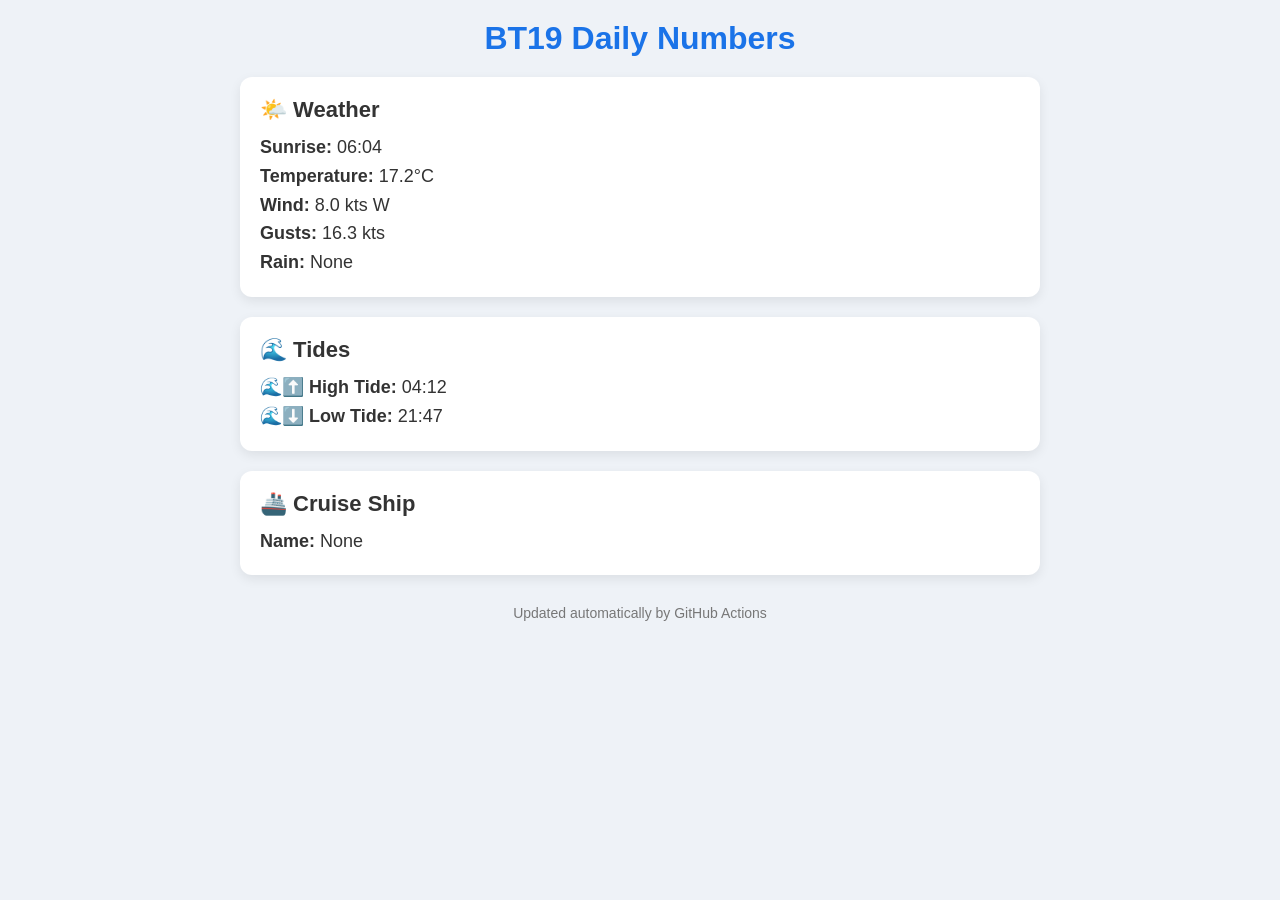
==== docs/index.html @ fb742365 "Update daily summary [skip ci]" ====
<html>
    <head>
        <title>BT19 Daily Numbers</title>
        <meta charset="UTF-8">
        <meta name="viewport" content="width=device-width, initial-scale=1">
        <style>
            body {
                font-family: -apple-system, BlinkMacSystemFont, "Segoe UI", Roboto, Arial, sans-serif;
                margin: 0;
                padding: 20px;
                background: #eef2f7;
                color: #333;
            }

            .container {
                max-width: 800px;
                margin: auto;
            }

            h1 {
                text-align: center;
                font-size: 32px;
                margin-bottom: 20px;
                color: #1a73e8;
            }

            .card {
                background: white;
                padding: 20px;
                margin-bottom: 20px;
                border-radius: 12px;
                box-shadow: 0 4px 12px rgba(0,0,0,0.08);
            }

            .card-title {
                font-size: 22px;
                margin-bottom: 10px;
                font-weight: 600;
            }

            .card-body {
                font-size: 18px;
                line-height: 1.6;
            }

            .summary {
                background: #fff8e1;
                border-left: 6px solid #f4c430;
                padding: 20px;
                border-radius: 10px;
                margin-bottom: 25px;
                font-size: 18px;
            }

            footer {
                text-align: center;
                margin-top: 30px;
                font-size: 14px;
                color: #777;
            }
        </style>
    </head>
    <body>
        <div class="container">

            <h1>BT19 Daily Numbers</h1>


            
            <div class="card">
                <div class="card-title">🌤️ Weather</div>
                <div class="card-body">
                    <div><strong>Sunrise:</strong> 06:04</div>
                    <div><strong>Temperature:</strong> 17.2°C</div>
                    <div><strong>Wind:</strong> 8.0 kts W</div>
                    <div><strong>Gusts:</strong> 16.3 kts</div>
                    <div><strong>Rain:</strong> None</div>
                </div>
            </div>
        
            <div class="card"><div class="card-title">🌊 Tides</div><div class="card-body"><div>🌊⬆️ <strong>High Tide:</strong> 04:12</div><div>🌊⬇️ <strong>Low Tide:</strong> 21:47</div></div></div>
            
            <div class="card">
                <div class="card-title">🚢 Cruise Ship</div>
                <div class="card-body">
                    <div><strong>Name:</strong> None</div>
                </div>
            </div>
        

            <footer>Updated automatically by GitHub Actions</footer>
        </div>
    </body>
    </html>
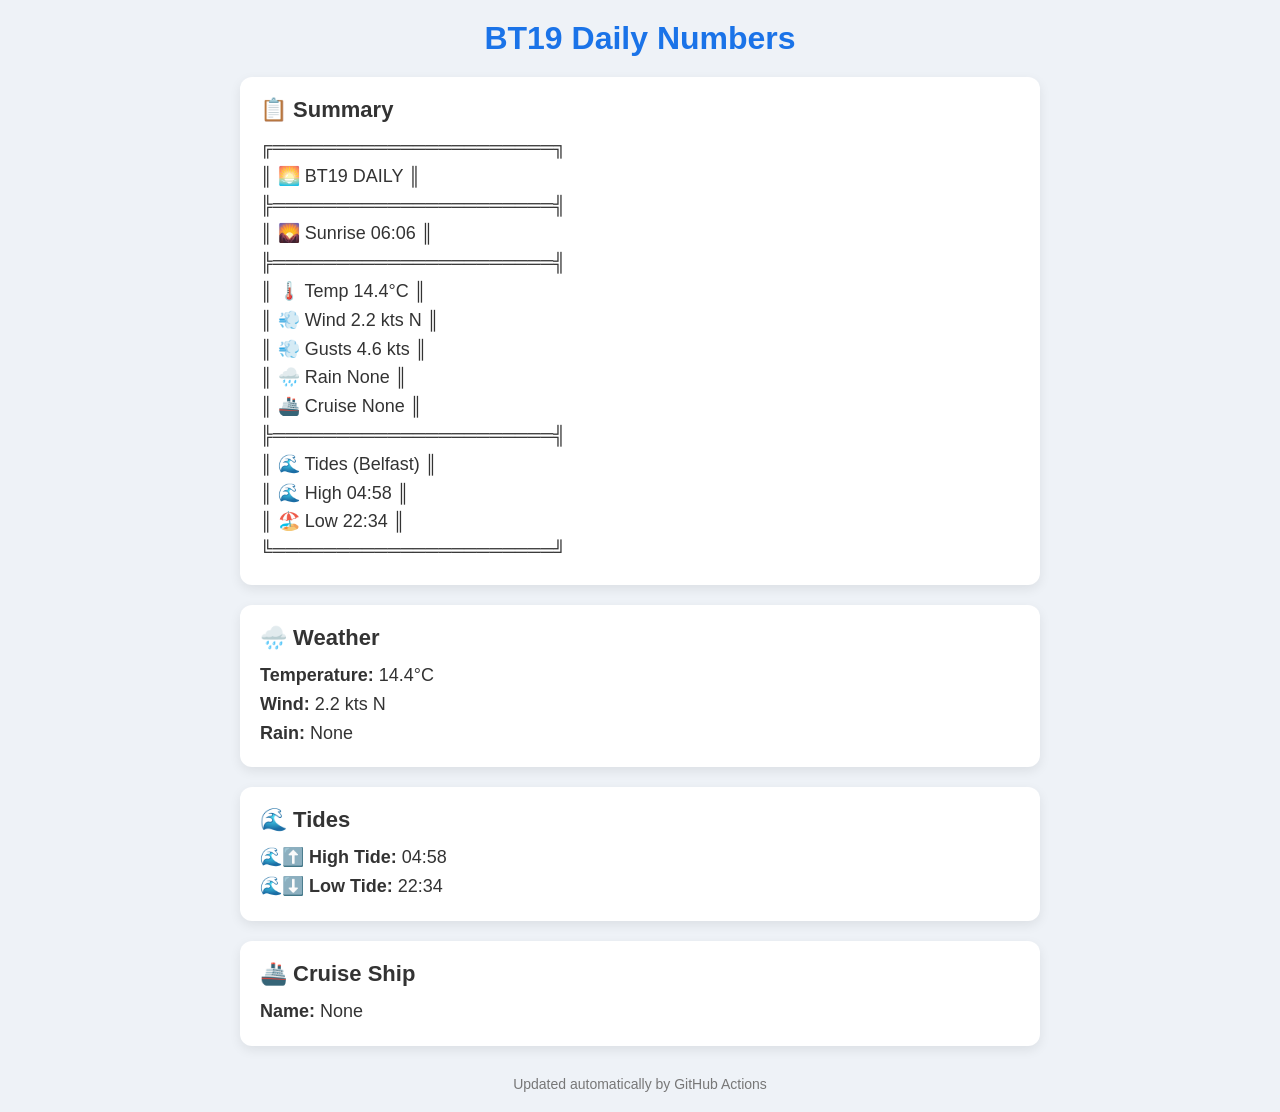
==== commit 10b26446: "Update daily summary [skip ci]" ====
--- a/docs/index.html
+++ b/docs/index.html
@@ -44,13 +44,12 @@
                 line-height: 1.6;
             }
 
-            .summary {
-                background: #fff8e1;
-                border-left: 6px solid #f4c430;
-                padding: 20px;
-                border-radius: 10px;
-                margin-bottom: 25px;
-                font-size: 18px;
+            .temp-badge {
+                background: #1a73e8;
+                color: white;
+                padding: 4px 10px;
+                border-radius: 8px;
+                font-weight: 600;
             }
 
             footer {
@@ -66,20 +65,22 @@
 
             <h1>BT19 Daily Numbers</h1>
 
+            <div class="card">
+                <div class="card-title">📋 Summary</div>
+                <div class="card-body">╔══════════════════════╗<br>║ 🌅  BT19 DAILY        ║<br>╠══════════════════════╣<br>║ 🌄 Sunrise   06:06    ║<br>╠══════════════════════╣<br>║ 🌡️  Temp     14.4°C  ║<br>║ 💨 Wind     2.2 kts N ║<br>║ 💨 Gusts    4.6 kts   ║<br>║ 🌧️  Rain     None    ║<br>║ 🚢 Cruise   None      ║<br>╠══════════════════════╣<br>║ 🌊 Tides (Belfast)    ║<br>║ 🌊  High  04:58       ║<br>║ 🏖️  Low   22:34      ║<br>╚══════════════════════╝</div>
+            </div>
 
             
             <div class="card">
-                <div class="card-title">🌤️ Weather</div>
+                <div class="card-title">🌧️ Weather</div>
                 <div class="card-body">
-                    <div><strong>Sunrise:</strong> 06:04</div>
-                    <div><strong>Temperature:</strong> 17.2°C</div>
-                    <div><strong>Wind:</strong> 8.0 kts W</div>
-                    <div><strong>Gusts:</strong> 16.3 kts</div>
+                    <div><strong>Temperature:</strong> 14.4°C</div>
+                    <div><strong>Wind:</strong> 2.2 kts N</div>
                     <div><strong>Rain:</strong> None</div>
                 </div>
             </div>
         
-            <div class="card"><div class="card-title">🌊 Tides</div><div class="card-body"><div>🌊⬆️ <strong>High Tide:</strong> 04:12</div><div>🌊⬇️ <strong>Low Tide:</strong> 21:47</div></div></div>
+            <div class="card"><div class="card-title">🌊 Tides</div><div class="card-body"><div>🌊⬆️ <strong>High Tide:</strong> 04:58</div><div>🌊⬇️ <strong>Low Tide:</strong> 22:34</div></div></div>
             
             <div class="card">
                 <div class="card-title">🚢 Cruise Ship</div>
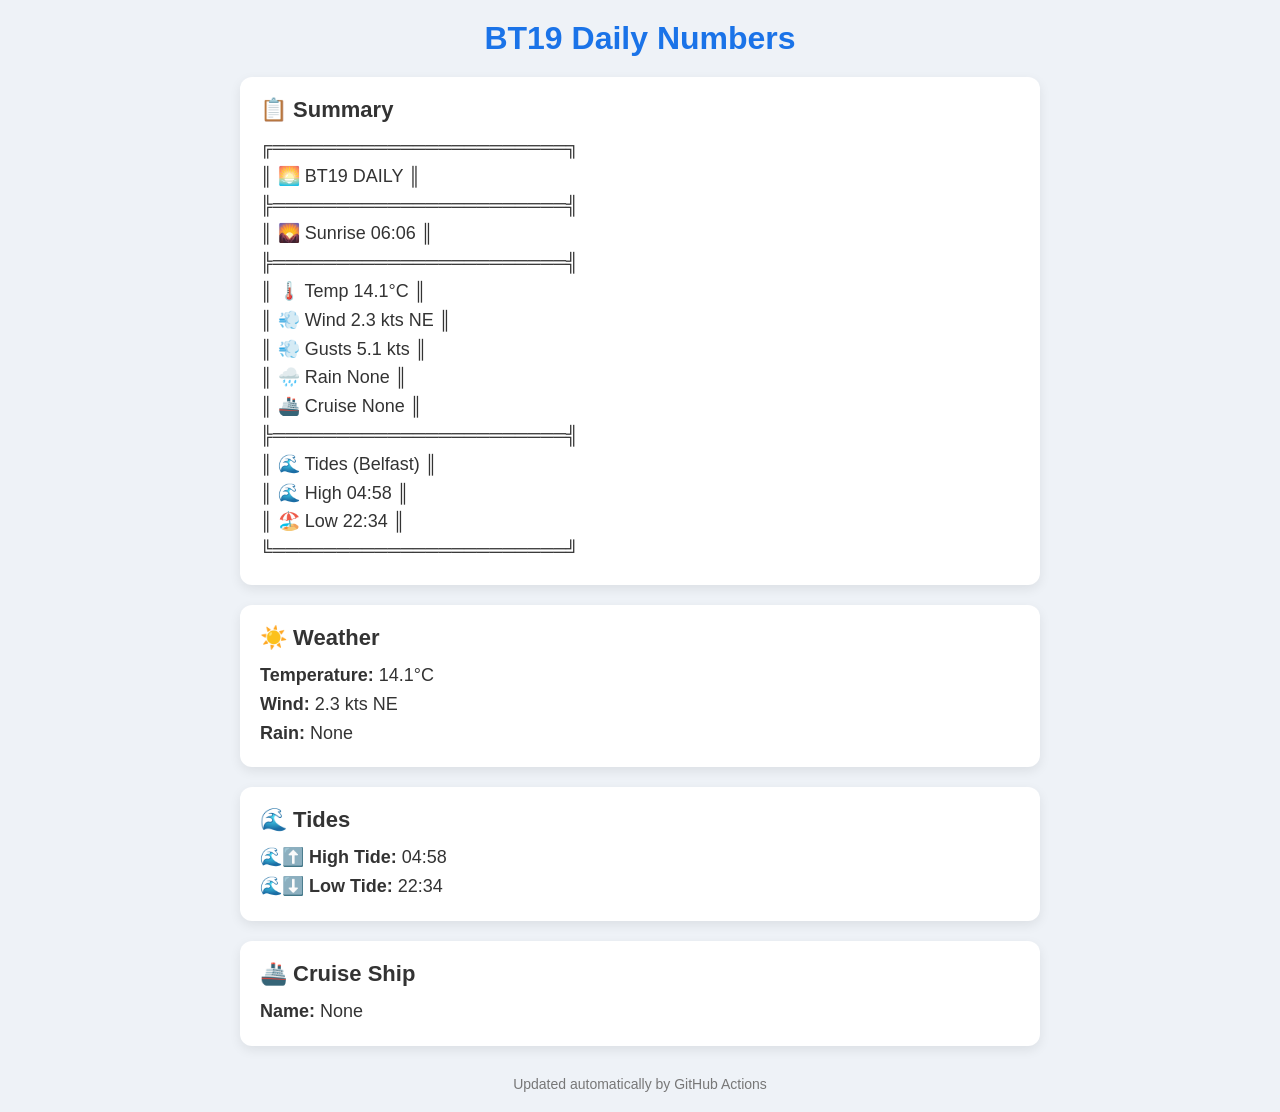
==== commit 3cc1fe04: "Update daily summary [skip ci]" ====
--- a/docs/index.html
+++ b/docs/index.html
@@ -67,15 +67,15 @@
 
             <div class="card">
                 <div class="card-title">📋 Summary</div>
-                <div class="card-body">╔══════════════════════╗<br>║ 🌅  BT19 DAILY        ║<br>╠══════════════════════╣<br>║ 🌄 Sunrise   06:06    ║<br>╠══════════════════════╣<br>║ 🌡️  Temp     14.4°C  ║<br>║ 💨 Wind     2.2 kts N ║<br>║ 💨 Gusts    4.6 kts   ║<br>║ 🌧️  Rain     None    ║<br>║ 🚢 Cruise   None      ║<br>╠══════════════════════╣<br>║ 🌊 Tides (Belfast)    ║<br>║ 🌊  High  04:58       ║<br>║ 🏖️  Low   22:34      ║<br>╚══════════════════════╝</div>
+                <div class="card-body">╔═══════════════════════╗<br>║ 🌅  BT19 DAILY         ║<br>╠═══════════════════════╣<br>║ 🌄 Sunrise   06:06     ║<br>╠═══════════════════════╣<br>║ 🌡️  Temp     14.1°C   ║<br>║ 💨 Wind     2.3 kts NE ║<br>║ 💨 Gusts    5.1 kts    ║<br>║ 🌧️  Rain     None     ║<br>║ 🚢 Cruise   None       ║<br>╠═══════════════════════╣<br>║ 🌊 Tides (Belfast)     ║<br>║ 🌊  High  04:58        ║<br>║ 🏖️  Low   22:34       ║<br>╚═══════════════════════╝</div>
             </div>
 
             
             <div class="card">
-                <div class="card-title">🌧️ Weather</div>
+                <div class="card-title">☀️ Weather</div>
                 <div class="card-body">
-                    <div><strong>Temperature:</strong> 14.4°C</div>
-                    <div><strong>Wind:</strong> 2.2 kts N</div>
+                    <div><strong>Temperature:</strong> 14.1°C</div>
+                    <div><strong>Wind:</strong> 2.3 kts NE</div>
                     <div><strong>Rain:</strong> None</div>
                 </div>
             </div>
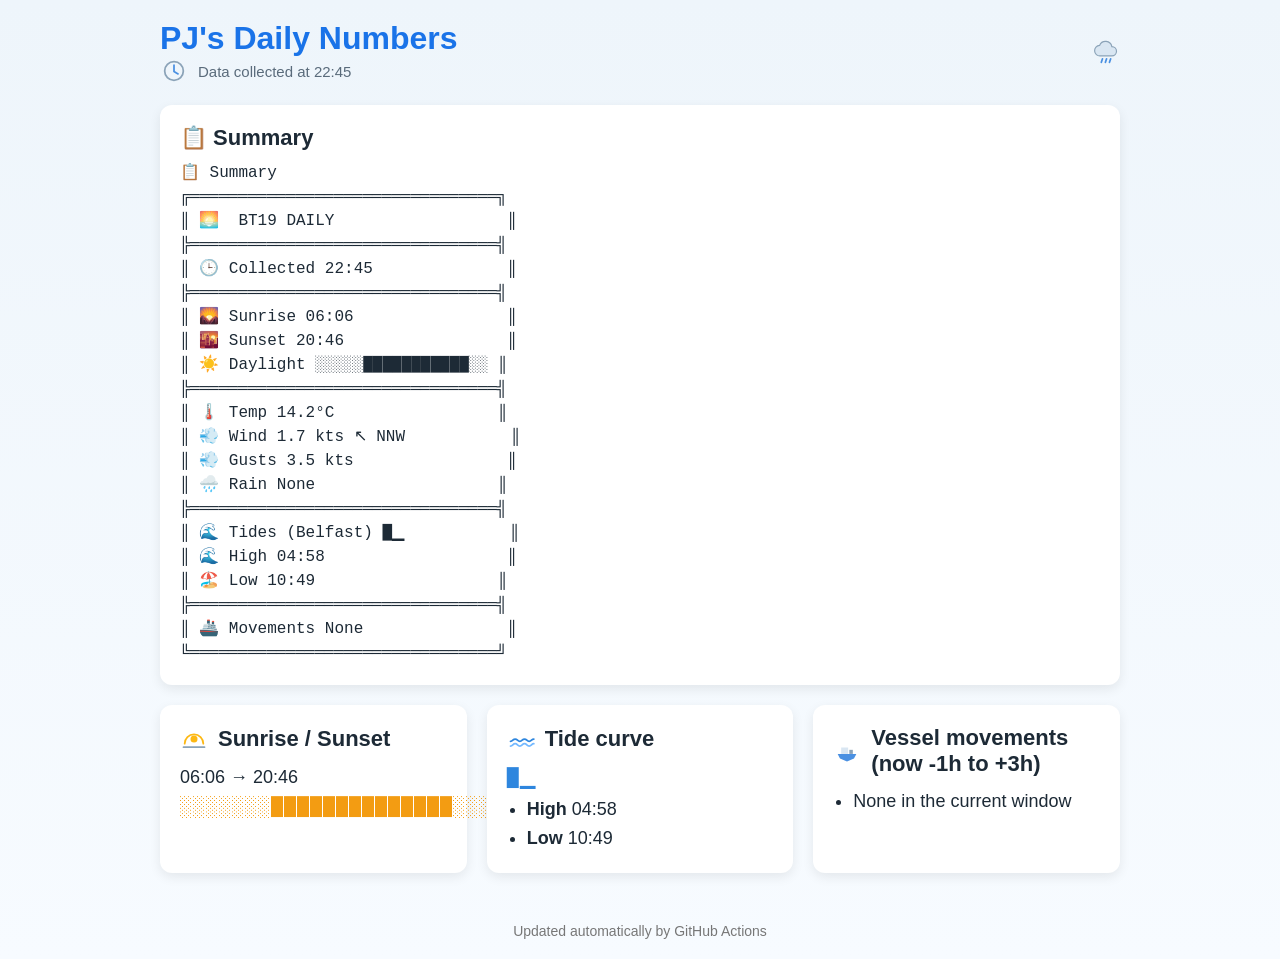
==== commit c355057c: "Update daily summary [skip ci]" ====
--- a/docs/index.html
+++ b/docs/index.html
@@ -1,7 +1,7 @@
 
     <html>
     <head>
-        <title>BT19 Daily Numbers</title>
+        <title>PJ's Daily Numbers</title>
         <meta charset="UTF-8">
         <meta name="viewport" content="width=device-width, initial-scale=1">
         <style>
@@ -9,19 +9,26 @@
                 font-family: -apple-system, BlinkMacSystemFont, "Segoe UI", Roboto, Arial, sans-serif;
                 margin: 0;
                 padding: 20px;
-                background: #eef2f7;
-                color: #333;
+                background: linear-gradient(180deg, #eef5fb 0%, #f7fbff 100%);
+                color: #1d2a36;
             }
 
             .container {
-                max-width: 800px;
+                max-width: 960px;
                 margin: auto;
             }
 
+            .hero {
+                display: flex;
+                align-items: center;
+                justify-content: space-between;
+                gap: 16px;
+                margin-bottom: 20px;
+            }
+
             h1 {
-                text-align: center;
+                margin: 0;
                 font-size: 32px;
-                margin-bottom: 20px;
                 color: #1a73e8;
             }
 
@@ -33,7 +40,27 @@
                 box-shadow: 0 4px 12px rgba(0,0,0,0.08);
             }
 
+            .summary-box {
+                margin: 0;
+                white-space: pre-wrap;
+                overflow-x: auto;
+                font-family: ui-monospace, SFMono-Regular, Menlo, Consolas, "Liberation Mono", monospace;
+                font-size: 16px;
+                line-height: 1.5;
+            }
+
+            .meta {
+                display: flex;
+                align-items: center;
+                gap: 10px;
+                color: #5a6b7b;
+                font-size: 15px;
+            }
+
             .card-title {
+                display: flex;
+                align-items: center;
+                gap: 10px;
                 font-size: 22px;
                 margin-bottom: 10px;
                 font-weight: 600;
@@ -44,12 +71,38 @@
                 line-height: 1.6;
             }
 
-            .temp-badge {
-                background: #1a73e8;
-                color: white;
-                padding: 4px 10px;
-                border-radius: 8px;
-                font-weight: 600;
+            .grid {
+                display: grid;
+                grid-template-columns: repeat(auto-fit, minmax(260px, 1fr));
+                gap: 20px;
+            }
+
+            .icon {
+                width: 28px;
+                height: 28px;
+                flex: 0 0 28px;
+            }
+
+            .icon svg {
+                width: 100%;
+                height: 100%;
+                display: block;
+            }
+
+            .daylight-bar {
+                font-family: ui-monospace, SFMono-Regular, Menlo, Consolas, "Liberation Mono", monospace;
+                font-size: 20px;
+                letter-spacing: 1px;
+                color: #f39c12;
+            }
+
+            ul {
+                margin: 0;
+                padding-left: 20px;
+            }
+
+            .muted {
+                color: #6b7b8c;
             }
 
             footer {
@@ -62,33 +115,64 @@
     </head>
     <body>
         <div class="container">
-
-            <h1>BT19 Daily Numbers</h1>
+            <div class="hero">
+                <div>
+                    <h1>PJ's Daily Numbers</h1>
+                    <div class="meta">
+                        <span class="icon"><svg viewBox="0 0 48 48" aria-hidden="true"><circle cx="24" cy="24" r="16" fill="none" stroke="#8BA3B8" stroke-width="3"/><path d="M24 14v11l7 4" fill="none" stroke="#4A90E2" stroke-linecap="round" stroke-width="3"/></svg></span>
+                        <span>Data collected at 22:45</span>
+                    </div>
+                </div>
+                <div class="icon" style="width:56px;height:56px;"><svg viewBox="0 0 48 48" aria-hidden="true"><path d="M14 29h20a8 8 0 0 0 0-16 11 11 0 0 0-21-2 8 8 0 0 0 1 18Z" fill="#D9E6F2" stroke="#8BA3B8" stroke-width="2"/><g stroke="#4A90E2" stroke-linecap="round" stroke-width="3"><path d="M18 34l-2 6"/><path d="M25 34l-2 6"/><path d="M32 34l-2 6"/></g></svg></div>
+            </div>
 
             <div class="card">
                 <div class="card-title">📋 Summary</div>
-                <div class="card-body">╔═══════════════════════╗<br>║ 🌅  BT19 DAILY         ║<br>╠═══════════════════════╣<br>║ 🌄 Sunrise   06:06     ║<br>╠═══════════════════════╣<br>║ 🌡️  Temp     14.1°C   ║<br>║ 💨 Wind     2.3 kts NE ║<br>║ 💨 Gusts    5.1 kts    ║<br>║ 🌧️  Rain     None     ║<br>║ 🚢 Cruise   None       ║<br>╠═══════════════════════╣<br>║ 🌊 Tides (Belfast)     ║<br>║ 🌊  High  04:58        ║<br>║ 🏖️  Low   22:34       ║<br>╚═══════════════════════╝</div>
+                <pre class="summary-box">📋 Summary
+╔════════════════════════════════╗
+║ 🌅  BT19 DAILY                  ║
+╠════════════════════════════════╣
+║ 🕒 Collected 22:45              ║
+╠════════════════════════════════╣
+║ 🌄 Sunrise 06:06                ║
+║ 🌇 Sunset 20:46                 ║
+║ ☀️ Daylight ░░░░░███████████░░ ║
+╠════════════════════════════════╣
+║ 🌡️ Temp 14.2°C                 ║
+║ 💨 Wind 1.7 kts ↖ NNW           ║
+║ 💨 Gusts 3.5 kts                ║
+║ 🌧️ Rain None                   ║
+╠════════════════════════════════╣
+║ 🌊 Tides (Belfast) █▁           ║
+║ 🌊 High 04:58                   ║
+║ 🏖️ Low 10:49                   ║
+╠════════════════════════════════╣
+║ 🚢 Movements None               ║
+╚════════════════════════════════╝</pre>
             </div>
 
-            
-            <div class="card">
-                <div class="card-title">☀️ Weather</div>
-                <div class="card-body">
-                    <div><strong>Temperature:</strong> 14.1°C</div>
-                    <div><strong>Wind:</strong> 2.3 kts NE</div>
-                    <div><strong>Rain:</strong> None</div>
+            <div class="grid">
+                <div class="card">
+                    <div class="card-title"><span class="icon"><svg viewBox="0 0 48 48" aria-hidden="true"><path d="M8 32a16 16 0 0 1 32 0" fill="none" stroke="#FDB813" stroke-width="3" stroke-linecap="round"/><circle cx="24" cy="24" r="6" fill="#FDB813"/><path d="M6 38h36" stroke="#8BA3B8" stroke-width="3" stroke-linecap="round"/></svg></span><span>Sunrise / Sunset</span></div>
+                    <div class="card-body">
+                        <div>06:06 → 20:46</div>
+                        <div class="daylight-bar">░░░░░░░██████████████░░░</div>
+                    </div>
+                </div>
+                <div class="card">
+                    <div class="card-title"><span class="icon"><svg viewBox="0 0 48 48" aria-hidden="true"><path d="M6 28c4 0 4-4 8-4s4 4 8 4 4-4 8-4 4 4 8 4 4-4 8-4" fill="none" stroke="#2E86DE" stroke-width="3" stroke-linecap="round"/><path d="M6 36c4 0 4-4 8-4s4 4 8 4 4-4 8-4 4 4 8 4 4-4 8-4" fill="none" stroke="#74B9FF" stroke-width="3" stroke-linecap="round"/></svg></span><span>Tide curve</span></div>
+                    <div class="card-body">
+                        <div class="daylight-bar" style="color:#2e86de;">█▁</div>
+                        <ul><li><strong>High</strong> 04:58</li><li><strong>Low</strong> 10:49</li></ul>
+                    </div>
+                </div>
+                <div class="card">
+                    <div class="card-title"><span class="icon"><svg viewBox="0 0 48 48" aria-hidden="true"><path d="M8 29h32l-4 8-12 5-12-5-4-8Z" fill="#4A90E2"/><path d="M14 18h12v11H14Z" fill="#D9E6F2"/><path d="M28 22h6v7h-6Z" fill="#8BA3B8"/></svg></span><span>Vessel movements (now -1h to +3h)</span></div>
+                    <div class="card-body">
+                        <ul><li>None in the current window</li></ul>
+                    </div>
                 </div>
             </div>
-        
-            <div class="card"><div class="card-title">🌊 Tides</div><div class="card-body"><div>🌊⬆️ <strong>High Tide:</strong> 04:58</div><div>🌊⬇️ <strong>Low Tide:</strong> 22:34</div></div></div>
-            
-            <div class="card">
-                <div class="card-title">🚢 Cruise Ship</div>
-                <div class="card-body">
-                    <div><strong>Name:</strong> None</div>
-                </div>
-            </div>
-        
 
             <footer>Updated automatically by GitHub Actions</footer>
         </div>
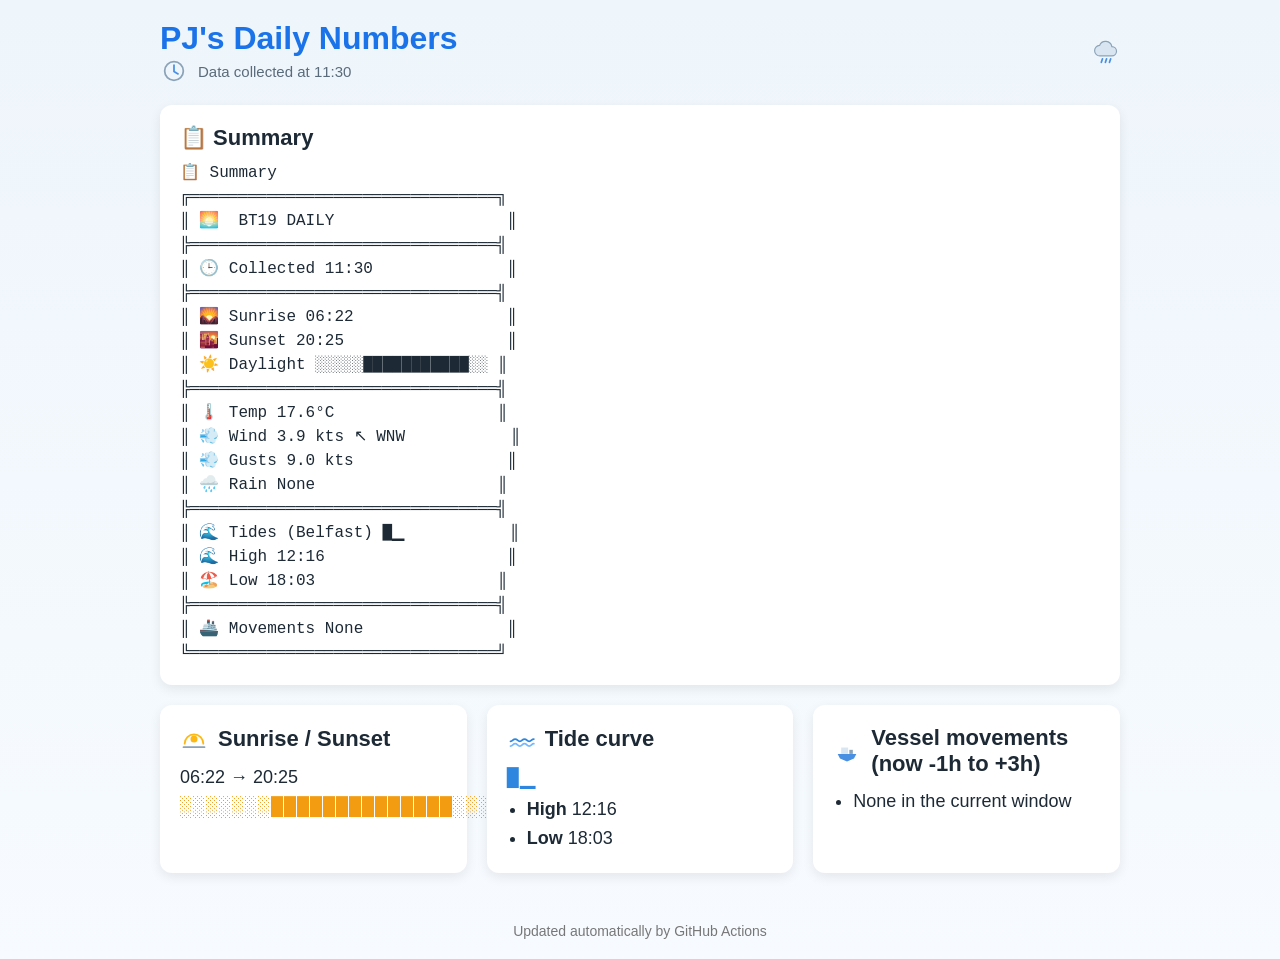
==== commit 44fcca9a: "Update daily summary [skip ci]" ====
--- a/docs/index.html
+++ b/docs/index.html
@@ -120,7 +120,7 @@
                     <h1>PJ's Daily Numbers</h1>
                     <div class="meta">
                         <span class="icon"><svg viewBox="0 0 48 48" aria-hidden="true"><circle cx="24" cy="24" r="16" fill="none" stroke="#8BA3B8" stroke-width="3"/><path d="M24 14v11l7 4" fill="none" stroke="#4A90E2" stroke-linecap="round" stroke-width="3"/></svg></span>
-                        <span>Data collected at 22:45</span>
+                        <span>Data collected at 11:30</span>
                     </div>
                 </div>
                 <div class="icon" style="width:56px;height:56px;"><svg viewBox="0 0 48 48" aria-hidden="true"><path d="M14 29h20a8 8 0 0 0 0-16 11 11 0 0 0-21-2 8 8 0 0 0 1 18Z" fill="#D9E6F2" stroke="#8BA3B8" stroke-width="2"/><g stroke="#4A90E2" stroke-linecap="round" stroke-width="3"><path d="M18 34l-2 6"/><path d="M25 34l-2 6"/><path d="M32 34l-2 6"/></g></svg></div>
@@ -132,20 +132,20 @@
 ╔════════════════════════════════╗
 ║ 🌅  BT19 DAILY                  ║
 ╠════════════════════════════════╣
-║ 🕒 Collected 22:45              ║
+║ 🕒 Collected 11:30              ║
 ╠════════════════════════════════╣
-║ 🌄 Sunrise 06:06                ║
-║ 🌇 Sunset 20:46                 ║
+║ 🌄 Sunrise 06:22                ║
+║ 🌇 Sunset 20:25                 ║
 ║ ☀️ Daylight ░░░░░███████████░░ ║
 ╠════════════════════════════════╣
-║ 🌡️ Temp 14.2°C                 ║
-║ 💨 Wind 1.7 kts ↖ NNW           ║
-║ 💨 Gusts 3.5 kts                ║
+║ 🌡️ Temp 17.6°C                 ║
+║ 💨 Wind 3.9 kts ↖ WNW           ║
+║ 💨 Gusts 9.0 kts                ║
 ║ 🌧️ Rain None                   ║
 ╠════════════════════════════════╣
 ║ 🌊 Tides (Belfast) █▁           ║
-║ 🌊 High 04:58                   ║
-║ 🏖️ Low 10:49                   ║
+║ 🌊 High 12:16                   ║
+║ 🏖️ Low 18:03                   ║
 ╠════════════════════════════════╣
 ║ 🚢 Movements None               ║
 ╚════════════════════════════════╝</pre>
@@ -155,7 +155,7 @@
                 <div class="card">
                     <div class="card-title"><span class="icon"><svg viewBox="0 0 48 48" aria-hidden="true"><path d="M8 32a16 16 0 0 1 32 0" fill="none" stroke="#FDB813" stroke-width="3" stroke-linecap="round"/><circle cx="24" cy="24" r="6" fill="#FDB813"/><path d="M6 38h36" stroke="#8BA3B8" stroke-width="3" stroke-linecap="round"/></svg></span><span>Sunrise / Sunset</span></div>
                     <div class="card-body">
-                        <div>06:06 → 20:46</div>
+                        <div>06:22 → 20:25</div>
                         <div class="daylight-bar">░░░░░░░██████████████░░░</div>
                     </div>
                 </div>
@@ -163,7 +163,7 @@
                     <div class="card-title"><span class="icon"><svg viewBox="0 0 48 48" aria-hidden="true"><path d="M6 28c4 0 4-4 8-4s4 4 8 4 4-4 8-4 4 4 8 4 4-4 8-4" fill="none" stroke="#2E86DE" stroke-width="3" stroke-linecap="round"/><path d="M6 36c4 0 4-4 8-4s4 4 8 4 4-4 8-4 4 4 8 4 4-4 8-4" fill="none" stroke="#74B9FF" stroke-width="3" stroke-linecap="round"/></svg></span><span>Tide curve</span></div>
                     <div class="card-body">
                         <div class="daylight-bar" style="color:#2e86de;">█▁</div>
-                        <ul><li><strong>High</strong> 04:58</li><li><strong>Low</strong> 10:49</li></ul>
+                        <ul><li><strong>High</strong> 12:16</li><li><strong>Low</strong> 18:03</li></ul>
                     </div>
                 </div>
                 <div class="card">
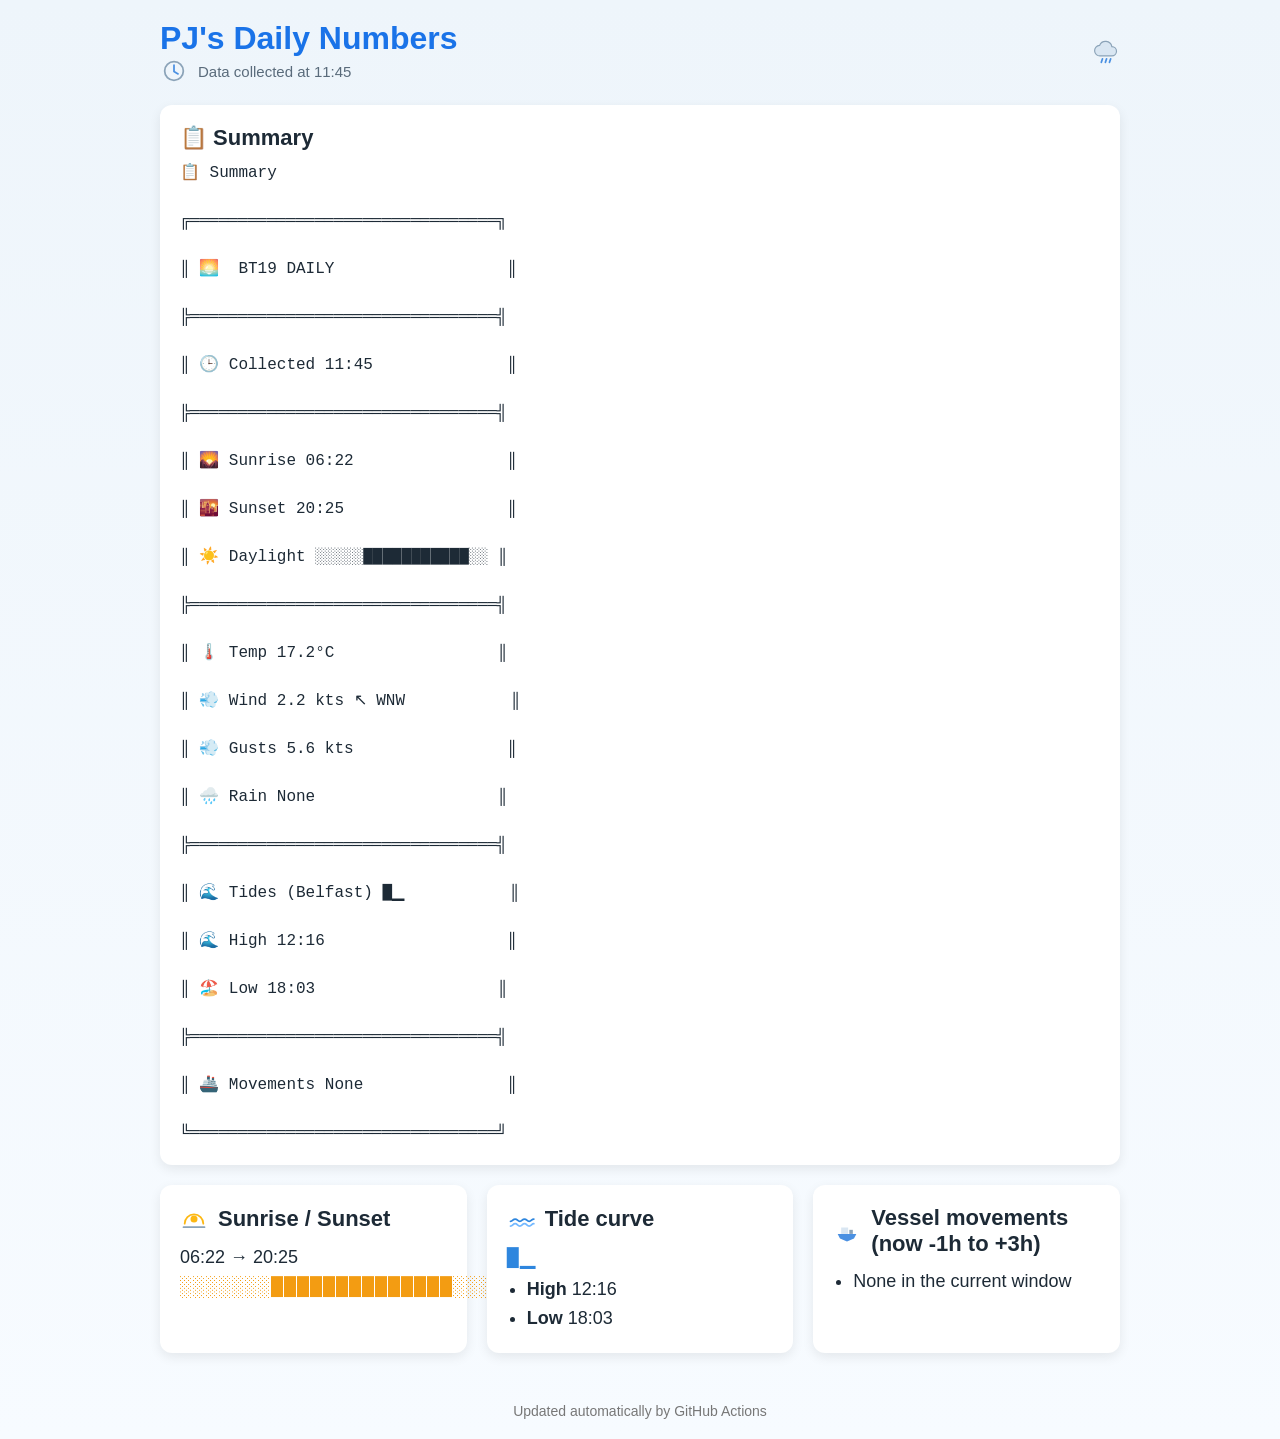
==== commit 2838daf5: "Update daily summary [skip ci]" ====
--- a/docs/index.html
+++ b/docs/index.html
@@ -120,7 +120,7 @@
                     <h1>PJ's Daily Numbers</h1>
                     <div class="meta">
                         <span class="icon"><svg viewBox="0 0 48 48" aria-hidden="true"><circle cx="24" cy="24" r="16" fill="none" stroke="#8BA3B8" stroke-width="3"/><path d="M24 14v11l7 4" fill="none" stroke="#4A90E2" stroke-linecap="round" stroke-width="3"/></svg></span>
-                        <span>Data collected at 11:30</span>
+                        <span>Data collected at 11:45</span>
                     </div>
                 </div>
                 <div class="icon" style="width:56px;height:56px;"><svg viewBox="0 0 48 48" aria-hidden="true"><path d="M14 29h20a8 8 0 0 0 0-16 11 11 0 0 0-21-2 8 8 0 0 0 1 18Z" fill="#D9E6F2" stroke="#8BA3B8" stroke-width="2"/><g stroke="#4A90E2" stroke-linecap="round" stroke-width="3"><path d="M18 34l-2 6"/><path d="M25 34l-2 6"/><path d="M32 34l-2 6"/></g></svg></div>
@@ -128,27 +128,27 @@
 
             <div class="card">
                 <div class="card-title">📋 Summary</div>
-                <pre class="summary-box">📋 Summary
-╔════════════════════════════════╗
-║ 🌅  BT19 DAILY                  ║
-╠════════════════════════════════╣
-║ 🕒 Collected 11:30              ║
-╠════════════════════════════════╣
-║ 🌄 Sunrise 06:22                ║
-║ 🌇 Sunset 20:25                 ║
-║ ☀️ Daylight ░░░░░███████████░░ ║
-╠════════════════════════════════╣
-║ 🌡️ Temp 17.6°C                 ║
-║ 💨 Wind 3.9 kts ↖ WNW           ║
-║ 💨 Gusts 9.0 kts                ║
-║ 🌧️ Rain None                   ║
-╠════════════════════════════════╣
-║ 🌊 Tides (Belfast) █▁           ║
-║ 🌊 High 12:16                   ║
-║ 🏖️ Low 18:03                   ║
-╠════════════════════════════════╣
-║ 🚢 Movements None               ║
-╚════════════════════════════════╝</pre>
+                <div class="summary-box" role="region" aria-label="Daily summary">📋 Summary<br>
+╔════════════════════════════════╗<br>
+║ 🌅  BT19 DAILY                  ║<br>
+╠════════════════════════════════╣<br>
+║ 🕒 Collected 11:45              ║<br>
+╠════════════════════════════════╣<br>
+║ 🌄 Sunrise 06:22                ║<br>
+║ 🌇 Sunset 20:25                 ║<br>
+║ ☀️ Daylight ░░░░░███████████░░ ║<br>
+╠════════════════════════════════╣<br>
+║ 🌡️ Temp 17.2°C                 ║<br>
+║ 💨 Wind 2.2 kts ↖ WNW           ║<br>
+║ 💨 Gusts 5.6 kts                ║<br>
+║ 🌧️ Rain None                   ║<br>
+╠════════════════════════════════╣<br>
+║ 🌊 Tides (Belfast) █▁           ║<br>
+║ 🌊 High 12:16                   ║<br>
+║ 🏖️ Low 18:03                   ║<br>
+╠════════════════════════════════╣<br>
+║ 🚢 Movements None               ║<br>
+╚════════════════════════════════╝</div>
             </div>
 
             <div class="grid">
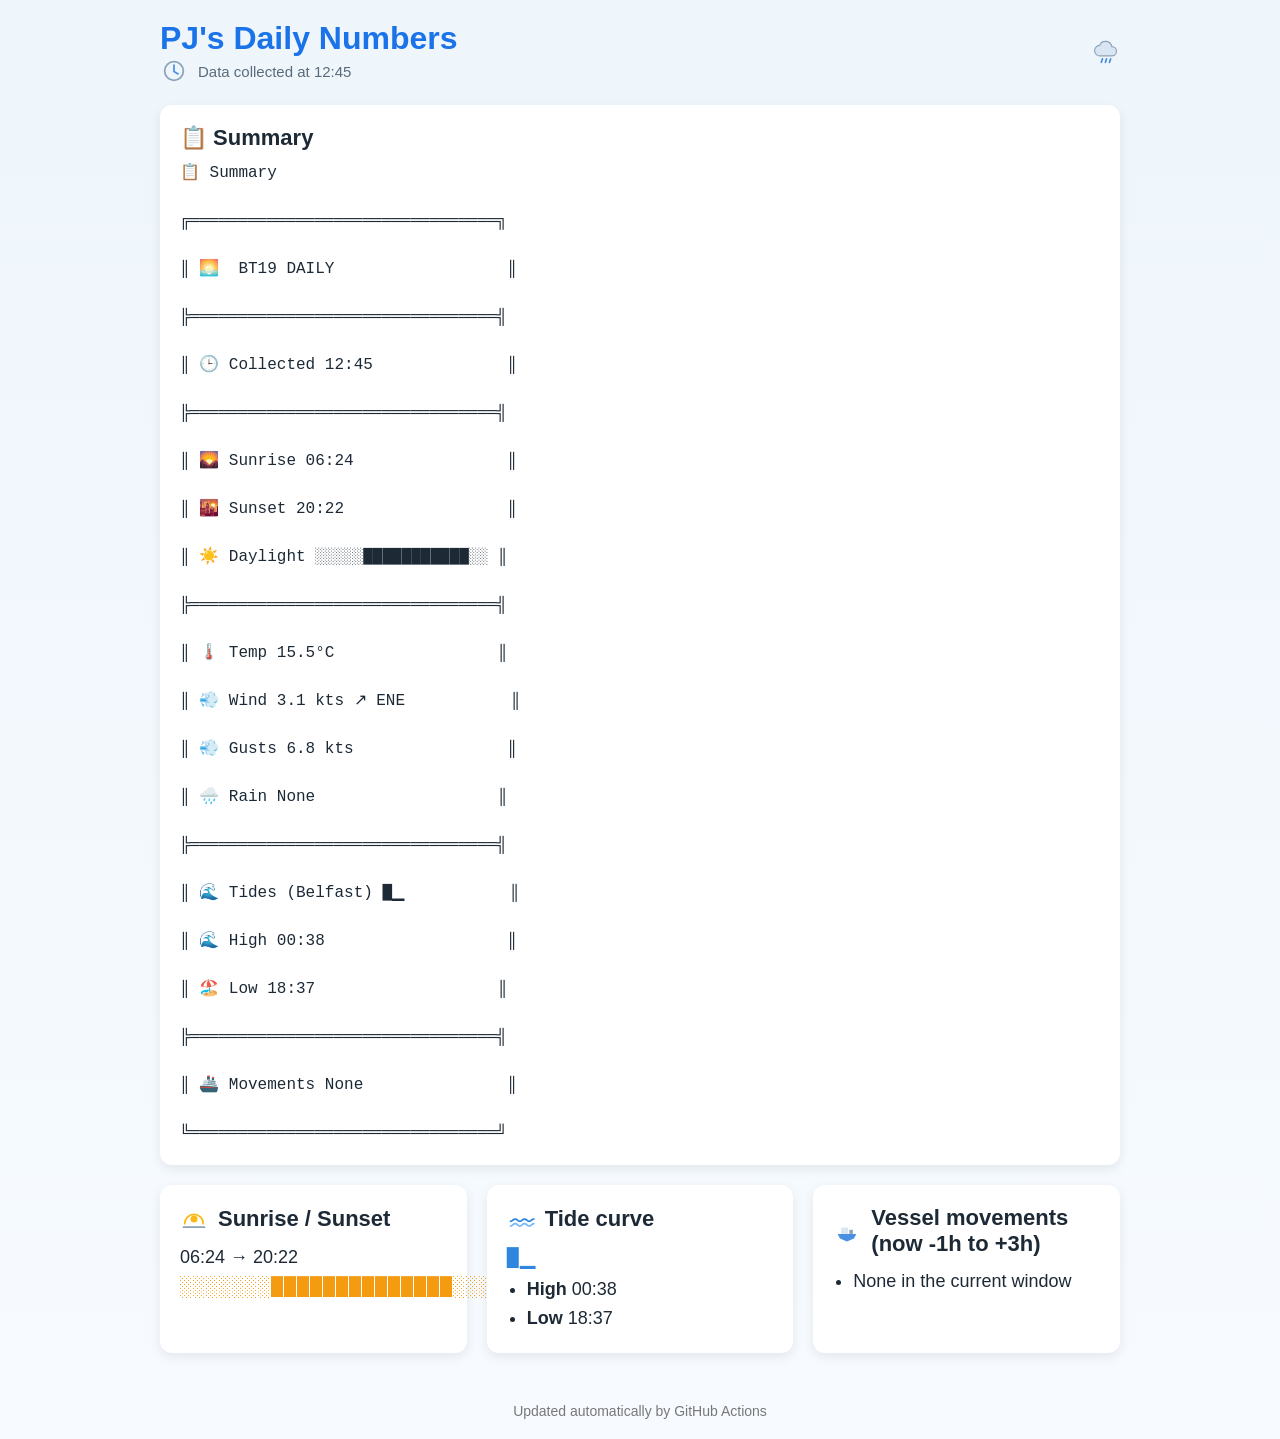
==== commit 49e3e049: "Update daily summary [skip ci]" ====
--- a/docs/index.html
+++ b/docs/index.html
@@ -120,7 +120,7 @@
                     <h1>PJ's Daily Numbers</h1>
                     <div class="meta">
                         <span class="icon"><svg viewBox="0 0 48 48" aria-hidden="true"><circle cx="24" cy="24" r="16" fill="none" stroke="#8BA3B8" stroke-width="3"/><path d="M24 14v11l7 4" fill="none" stroke="#4A90E2" stroke-linecap="round" stroke-width="3"/></svg></span>
-                        <span>Data collected at 11:45</span>
+                        <span>Data collected at 12:45</span>
                     </div>
                 </div>
                 <div class="icon" style="width:56px;height:56px;"><svg viewBox="0 0 48 48" aria-hidden="true"><path d="M14 29h20a8 8 0 0 0 0-16 11 11 0 0 0-21-2 8 8 0 0 0 1 18Z" fill="#D9E6F2" stroke="#8BA3B8" stroke-width="2"/><g stroke="#4A90E2" stroke-linecap="round" stroke-width="3"><path d="M18 34l-2 6"/><path d="M25 34l-2 6"/><path d="M32 34l-2 6"/></g></svg></div>
@@ -132,20 +132,20 @@
 ╔════════════════════════════════╗<br>
 ║ 🌅  BT19 DAILY                  ║<br>
 ╠════════════════════════════════╣<br>
-║ 🕒 Collected 11:45              ║<br>
+║ 🕒 Collected 12:45              ║<br>
 ╠════════════════════════════════╣<br>
-║ 🌄 Sunrise 06:22                ║<br>
-║ 🌇 Sunset 20:25                 ║<br>
+║ 🌄 Sunrise 06:24                ║<br>
+║ 🌇 Sunset 20:22                 ║<br>
 ║ ☀️ Daylight ░░░░░███████████░░ ║<br>
 ╠════════════════════════════════╣<br>
-║ 🌡️ Temp 17.2°C                 ║<br>
-║ 💨 Wind 2.2 kts ↖ WNW           ║<br>
-║ 💨 Gusts 5.6 kts                ║<br>
+║ 🌡️ Temp 15.5°C                 ║<br>
+║ 💨 Wind 3.1 kts ↗ ENE           ║<br>
+║ 💨 Gusts 6.8 kts                ║<br>
 ║ 🌧️ Rain None                   ║<br>
 ╠════════════════════════════════╣<br>
 ║ 🌊 Tides (Belfast) █▁           ║<br>
-║ 🌊 High 12:16                   ║<br>
-║ 🏖️ Low 18:03                   ║<br>
+║ 🌊 High 00:38                   ║<br>
+║ 🏖️ Low 18:37                   ║<br>
 ╠════════════════════════════════╣<br>
 ║ 🚢 Movements None               ║<br>
 ╚════════════════════════════════╝</div>
@@ -155,7 +155,7 @@
                 <div class="card">
                     <div class="card-title"><span class="icon"><svg viewBox="0 0 48 48" aria-hidden="true"><path d="M8 32a16 16 0 0 1 32 0" fill="none" stroke="#FDB813" stroke-width="3" stroke-linecap="round"/><circle cx="24" cy="24" r="6" fill="#FDB813"/><path d="M6 38h36" stroke="#8BA3B8" stroke-width="3" stroke-linecap="round"/></svg></span><span>Sunrise / Sunset</span></div>
                     <div class="card-body">
-                        <div>06:22 → 20:25</div>
+                        <div>06:24 → 20:22</div>
                         <div class="daylight-bar">░░░░░░░██████████████░░░</div>
                     </div>
                 </div>
@@ -163,7 +163,7 @@
                     <div class="card-title"><span class="icon"><svg viewBox="0 0 48 48" aria-hidden="true"><path d="M6 28c4 0 4-4 8-4s4 4 8 4 4-4 8-4 4 4 8 4 4-4 8-4" fill="none" stroke="#2E86DE" stroke-width="3" stroke-linecap="round"/><path d="M6 36c4 0 4-4 8-4s4 4 8 4 4-4 8-4 4 4 8 4 4-4 8-4" fill="none" stroke="#74B9FF" stroke-width="3" stroke-linecap="round"/></svg></span><span>Tide curve</span></div>
                     <div class="card-body">
                         <div class="daylight-bar" style="color:#2e86de;">█▁</div>
-                        <ul><li><strong>High</strong> 12:16</li><li><strong>Low</strong> 18:03</li></ul>
+                        <ul><li><strong>High</strong> 00:38</li><li><strong>Low</strong> 18:37</li></ul>
                     </div>
                 </div>
                 <div class="card">
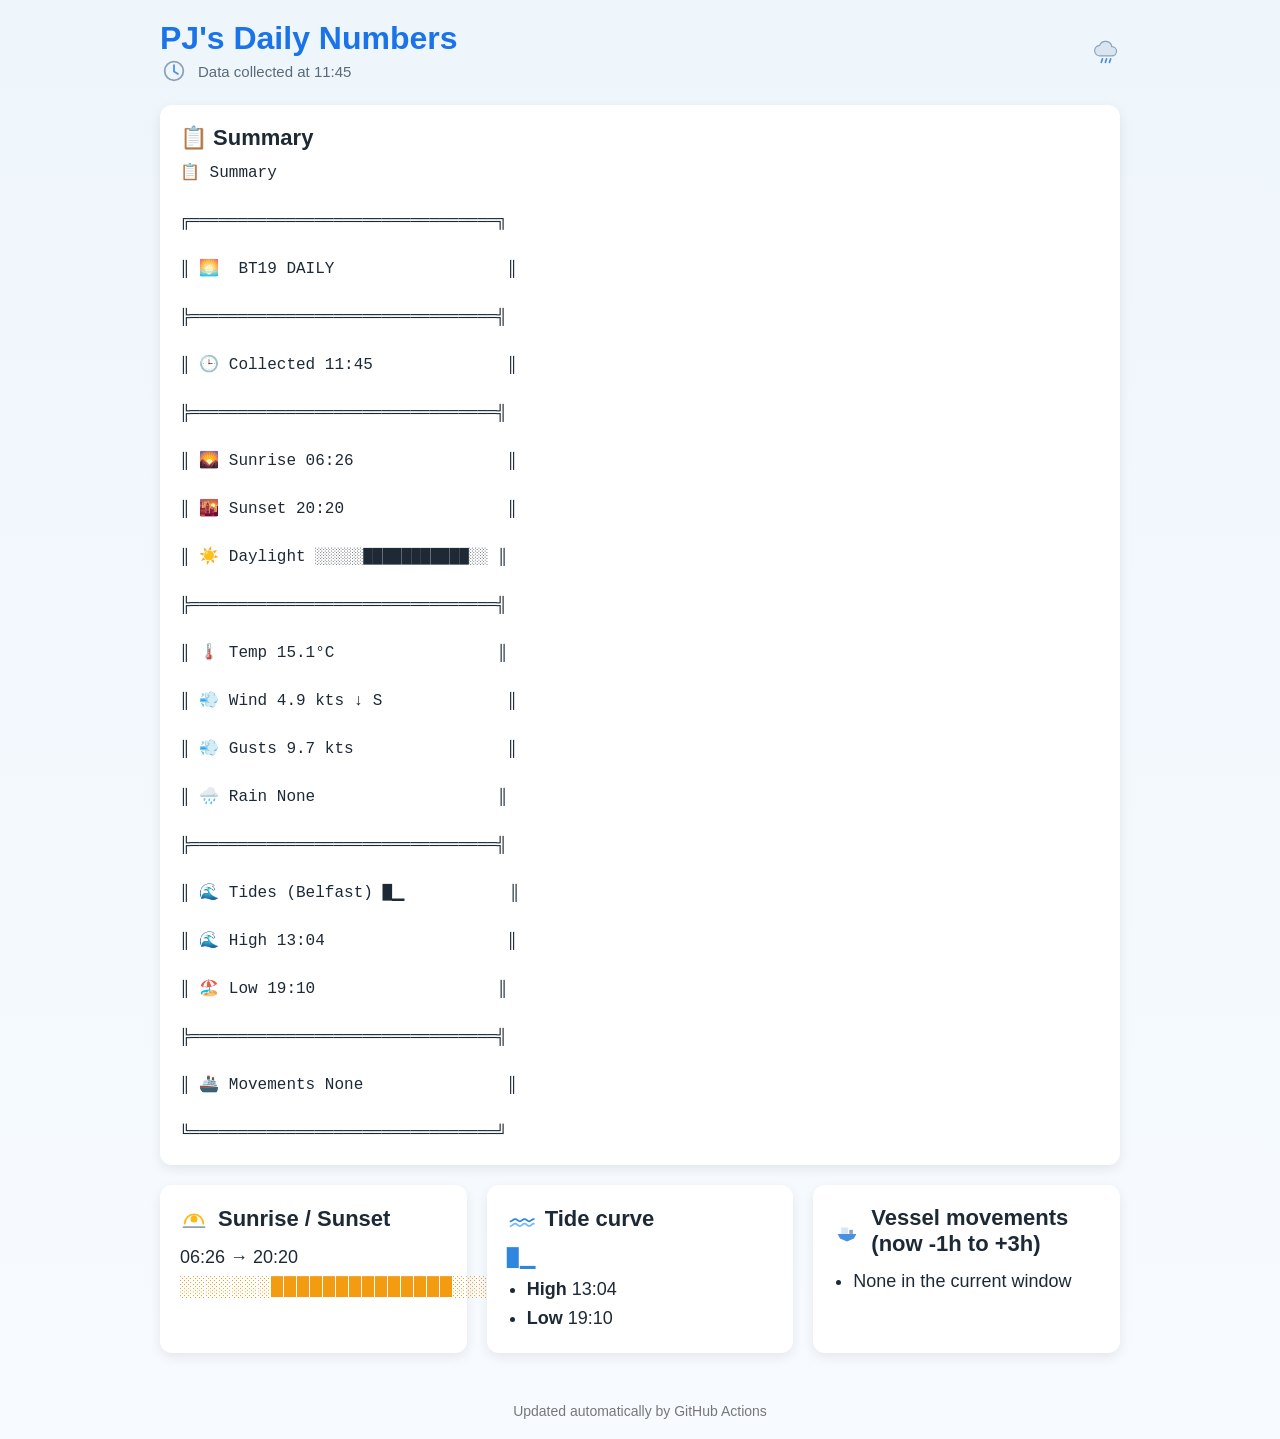
==== commit b013ba07: "Update daily summary [skip ci]" ====
--- a/docs/index.html
+++ b/docs/index.html
@@ -120,7 +120,7 @@
                     <h1>PJ's Daily Numbers</h1>
                     <div class="meta">
                         <span class="icon"><svg viewBox="0 0 48 48" aria-hidden="true"><circle cx="24" cy="24" r="16" fill="none" stroke="#8BA3B8" stroke-width="3"/><path d="M24 14v11l7 4" fill="none" stroke="#4A90E2" stroke-linecap="round" stroke-width="3"/></svg></span>
-                        <span>Data collected at 12:45</span>
+                        <span>Data collected at 11:45</span>
                     </div>
                 </div>
                 <div class="icon" style="width:56px;height:56px;"><svg viewBox="0 0 48 48" aria-hidden="true"><path d="M14 29h20a8 8 0 0 0 0-16 11 11 0 0 0-21-2 8 8 0 0 0 1 18Z" fill="#D9E6F2" stroke="#8BA3B8" stroke-width="2"/><g stroke="#4A90E2" stroke-linecap="round" stroke-width="3"><path d="M18 34l-2 6"/><path d="M25 34l-2 6"/><path d="M32 34l-2 6"/></g></svg></div>
@@ -132,20 +132,20 @@
 ╔════════════════════════════════╗<br>
 ║ 🌅  BT19 DAILY                  ║<br>
 ╠════════════════════════════════╣<br>
-║ 🕒 Collected 12:45              ║<br>
+║ 🕒 Collected 11:45              ║<br>
 ╠════════════════════════════════╣<br>
-║ 🌄 Sunrise 06:24                ║<br>
-║ 🌇 Sunset 20:22                 ║<br>
+║ 🌄 Sunrise 06:26                ║<br>
+║ 🌇 Sunset 20:20                 ║<br>
 ║ ☀️ Daylight ░░░░░███████████░░ ║<br>
 ╠════════════════════════════════╣<br>
-║ 🌡️ Temp 15.5°C                 ║<br>
-║ 💨 Wind 3.1 kts ↗ ENE           ║<br>
-║ 💨 Gusts 6.8 kts                ║<br>
+║ 🌡️ Temp 15.1°C                 ║<br>
+║ 💨 Wind 4.9 kts ↓ S             ║<br>
+║ 💨 Gusts 9.7 kts                ║<br>
 ║ 🌧️ Rain None                   ║<br>
 ╠════════════════════════════════╣<br>
 ║ 🌊 Tides (Belfast) █▁           ║<br>
-║ 🌊 High 00:38                   ║<br>
-║ 🏖️ Low 18:37                   ║<br>
+║ 🌊 High 13:04                   ║<br>
+║ 🏖️ Low 19:10                   ║<br>
 ╠════════════════════════════════╣<br>
 ║ 🚢 Movements None               ║<br>
 ╚════════════════════════════════╝</div>
@@ -155,7 +155,7 @@
                 <div class="card">
                     <div class="card-title"><span class="icon"><svg viewBox="0 0 48 48" aria-hidden="true"><path d="M8 32a16 16 0 0 1 32 0" fill="none" stroke="#FDB813" stroke-width="3" stroke-linecap="round"/><circle cx="24" cy="24" r="6" fill="#FDB813"/><path d="M6 38h36" stroke="#8BA3B8" stroke-width="3" stroke-linecap="round"/></svg></span><span>Sunrise / Sunset</span></div>
                     <div class="card-body">
-                        <div>06:24 → 20:22</div>
+                        <div>06:26 → 20:20</div>
                         <div class="daylight-bar">░░░░░░░██████████████░░░</div>
                     </div>
                 </div>
@@ -163,7 +163,7 @@
                     <div class="card-title"><span class="icon"><svg viewBox="0 0 48 48" aria-hidden="true"><path d="M6 28c4 0 4-4 8-4s4 4 8 4 4-4 8-4 4 4 8 4 4-4 8-4" fill="none" stroke="#2E86DE" stroke-width="3" stroke-linecap="round"/><path d="M6 36c4 0 4-4 8-4s4 4 8 4 4-4 8-4 4 4 8 4 4-4 8-4" fill="none" stroke="#74B9FF" stroke-width="3" stroke-linecap="round"/></svg></span><span>Tide curve</span></div>
                     <div class="card-body">
                         <div class="daylight-bar" style="color:#2e86de;">█▁</div>
-                        <ul><li><strong>High</strong> 00:38</li><li><strong>Low</strong> 18:37</li></ul>
+                        <ul><li><strong>High</strong> 13:04</li><li><strong>Low</strong> 19:10</li></ul>
                     </div>
                 </div>
                 <div class="card">
